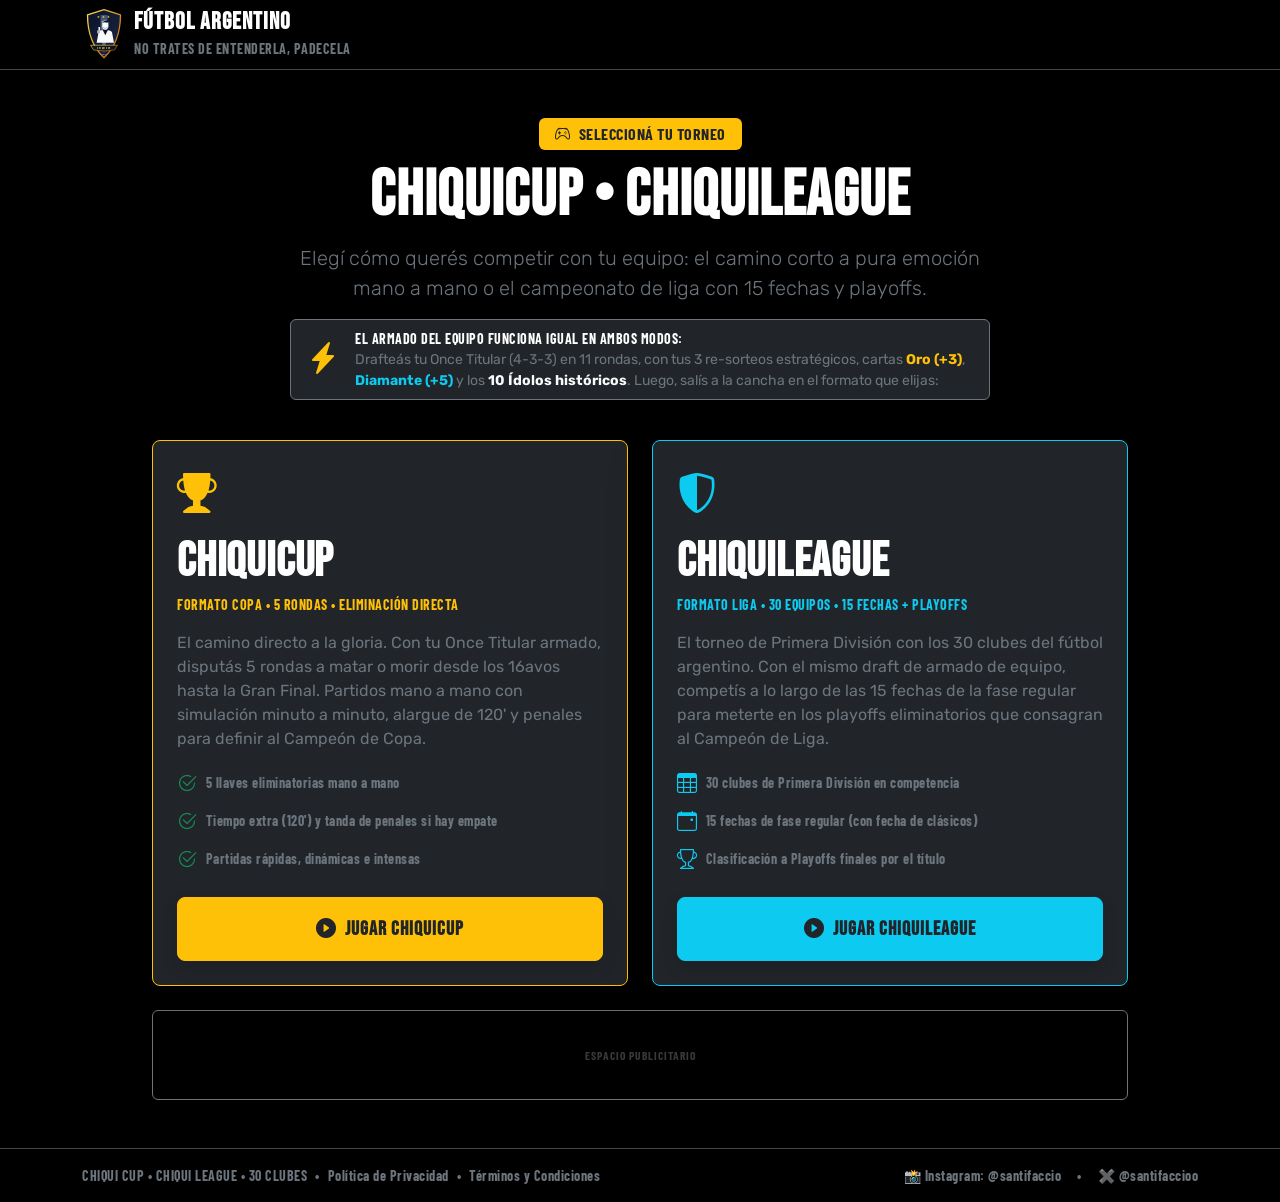
==== index.html @ 9a7d6a6e "Remover script invasivo de In-Page Push de Monetag" ====
<!DOCTYPE html>
<html lang="es" data-bs-theme="dark">
<head>
    <meta charset="UTF-8">
    <meta name="viewport" content="width=device-width, initial-scale=1.0">
    <meta name="monetag" content="f763197ba24f229bb33eb475368ce488">
    <title>ChiquiCup & ChiquiLeague &bull; Menú Principal</title>
    <meta name="description" content="Elegí tu formato: ChiquiCup (Eliminación directa mano a mano) o ChiquiLeague (Liga de 30 equipos, 15 fechas y playoffs).">
    
    <link href="https://cdn.jsdelivr.net/npm/bootstrap@5.3.3/dist/css/bootstrap.min.css" rel="stylesheet">
    
    <link href="https://cdn.jsdelivr.net/npm/bootstrap-icons@1.11.3/font/bootstrap-icons.min.css" rel="stylesheet">
    
    <link rel="preconnect" href="https://fonts.googleapis.com">
    <link rel="preconnect" href="https://fonts.gstatic.com" crossorigin>
    <link href="https://fonts.googleapis.com/css2?family=Barlow+Condensed:ital,wght@0,600;0,700;0,800;0,900;1,700&family=Bebas+Neue&family=Rubik:ital,wght@0,400;0,500;0,600;0,700;1,400&display=swap" rel="stylesheet">
    <link rel="stylesheet" href="style.css">
    
    <!-- Google AdSense: Descomentar y colocar tu client ID de AdSense cuando tengas la cuenta aprobada -->
    <!-- <script async src="https://pagead2.googlesyndication.com/pagead/js/adsbygoogle.js?client=ca-pub-XXXXXXXXXXXXXXXX" crossorigin="anonymous"></script> -->
</head>
<body class="bg-black text-light min-vh-100 d-flex flex-column">

    
    <header class="navbar navbar-expand-lg bg-black border-bottom border-secondary-subtle px-3 py-2 sticky-top shadow-sm">
        <div class="container d-flex justify-content-between align-items-center">
            <div class="d-flex align-items-center gap-2">
                <div class="chiqui-logo-box">
                    <svg class="chiqui-svg" viewBox="0 0 100 120" xmlns="http://www.w3.org/2000/svg">
                        <defs>
                            <linearGradient id="shieldGrad" x1="0%" y1="0%" x2="100%" y2="100%">
                                <stop offset="0%" stop-color="#0b132b"/>
                                <stop offset="100%" stop-color="#1c2541"/>
                            </linearGradient>
                            <linearGradient id="argStripes" x1="0%" y1="0%" x2="0%" y2="100%">
                                <stop offset="0%" stop-color="#75aadb"/>
                                <stop offset="50%" stop-color="#ffffff"/>
                                <stop offset="100%" stop-color="#75aadb"/>
                            </linearGradient>
                            <linearGradient id="goldBorder" x1="0%" y1="0%" x2="100%" y2="100%">
                                <stop offset="0%" stop-color="#fde047"/>
                                <stop offset="100%" stop-color="#b45309"/>
                            </linearGradient>
                        </defs>
                        <path d="M50 4 L88 16 C88 60 76 90 50 115 C24 90 12 60 12 16 Z" fill="url(#shieldGrad)" stroke="url(#goldBorder)" stroke-width="3" stroke-linejoin="round"/>
                        <path d="M42 16 L58 16 C58 64 54 86 50 104 C46 86 42 64 42 16 Z" fill="url(#argStripes)" opacity="0.4"/>
                        <text x="50" y="24" font-size="7.5" fill="#facc15" text-anchor="middle" font-weight="900" letter-spacing="1">★ ★ ★</text>
                        <g fill="#f8fafc">
                            <path d="M46 36 C44 31 48 29 53 29 C58 29 61 31 60 36 C60 39 61 41 60 44 C59 48 56 50 53 50 C50 50 47 48 46 44 C45 41 47 39 46 36 Z"/>
                            <path d="M46 35 C48 29 56 27 60 30 C61 32 59 34 57 34 C54 32 49 32 46 35 Z" fill="#0b132b"/>
                            <path d="M48 43 C50 47 56 47 58 43 C57 48 49 48 48 43 Z" fill="#0b132b"/>
                            <path d="M37 59 C37 53 44 51 53 51 C62 51 69 53 69 59 L73 80 L33 80 Z"/>
                            <path d="M47 51 L53 63 L59 51 Z" fill="#0b132b"/>
                            <g transform="translate(19, 39) scale(0.65)">
                                <path d="M32 30 L40 24 L45 28 L37 36 Z" fill="#f8fafc"/>
                                <circle cx="30" cy="24" r="7" fill="#f8fafc"/>
                                <path d="M28 24 L28 9 C28 7 34 7 34 9 L34 24 Z" fill="#f8fafc"/>
                                <line x1="25" y1="19" x2="33" y2="19" stroke="#0b132b" stroke-width="1.3"/>
                                <line x1="24" y1="23" x2="33" y2="23" stroke="#0b132b" stroke-width="1.3"/>
                                <line x1="25" y1="27" x2="33" y2="27" stroke="#0b132b" stroke-width="1.3"/>
                            </g>
                        </g>
                        <path d="M19 86 L81 86 L74 97 L50 99 L26 97 Z" fill="#0b132b" stroke="url(#goldBorder)" stroke-width="1.5"/>
                        <text x="50" y="94.5" font-family="'Bebas Neue', sans-serif" font-size="7.5" fill="#facc15" text-anchor="middle" letter-spacing="1">CHIQUI CUP</text>
                        <text x="50" y="108" font-family="'Barlow Condensed', sans-serif" font-size="4.2" font-weight="700" fill="#94a3b8" text-anchor="middle" letter-spacing="1">GENIO!</text>
                    </svg>
                </div>
                <div>
                    <h1 class="h4 mb-0 fw-bold font-display text-white tracking-wide">FÚTBOL ARGENTINO</h1>
                    <small class="text-secondary font-mono text-uppercase">No trates de entenderla, padecela</small>
                </div>
            </div>

            
        </div>
    </header>

    
    <main class="container py-4 py-lg-5 flex-grow-1 d-flex flex-column justify-content-center">
        
        <div class="text-center mb-4">
            <span class="badge text-bg-warning text-dark font-mono px-3 py-2 fs-6 mb-2 shadow-sm text-uppercase">
                <i class="bi bi-controller me-1"></i> Seleccioná tu Torneo
            </span>
            <h1 class="display-3 fw-bold font-display text-white tracking-wide mb-2">CHIQUICUP &bull; CHIQUILEAGUE</h1>
            <p class="lead text-secondary max-w-700 mx-auto mb-3">
                Elegí cómo querés competir con tu equipo: el camino corto a pura emoción mano a mano o el campeonato de liga con 15 fechas y playoffs.
            </p>

            
            <div class="alert bg-dark bg-opacity-70 border border-secondary max-w-700 mx-auto py-2 px-3 text-start d-flex align-items-center gap-3">
                <div class="fs-2 text-warning"><i class="bi bi-lightning-charge-fill"></i></div>
                <div class="small text-secondary">
                    <strong class="text-white font-mono d-block text-uppercase">El armado del equipo funciona igual en ambos modos:</strong>
                    Drafteás tu Once Titular (4-3-3) en 11 rondas, con tus 3 re-sorteos estratégicos, cartas <span class="text-warning fw-bold">Oro (+3)</span>, <span class="text-info fw-bold">Diamante (+5)</span> y los <span class="text-light fw-bold">10 Ídolos históricos</span>. Luego, salís a la cancha en el formato que elijas:
                </div>
            </div>
        </div>

        
        <div class="row g-4 justify-content-center max-w-1000 mx-auto w-100">

            
            <div class="col-12 col-lg-6">
                <div class="mode-card card bg-dark border-warning h-100 p-4 shadow-lg d-flex flex-column justify-content-between position-relative overflow-hidden">
                    <div>
                        <div class="mode-icon fs-1 text-warning mb-2">
                            <i class="bi bi-trophy-fill"></i>
                        </div>
                        <h2 class="display-5 fw-bold font-display text-white mb-1">CHIQUICUP</h2>
                        <span class="text-warning font-mono small d-block mb-3 fw-bold text-uppercase">
                            Formato Copa &bull; 5 Rondas &bull; Eliminación Directa
                        </span>
                        <p class="text-secondary mb-3">
                            El camino directo a la gloria. Con tu Once Titular armado, disputás 5 rondas a matar o morir desde los 16avos hasta la Gran Final. Partidos mano a mano con simulación minuto a minuto, alargue de 120' y penales para definir al Campeón de Copa.
                        </p>

                        <ul class="list-unstyled font-mono small text-secondary mb-4 d-flex flex-column gap-2">
                            <li class="d-flex align-items-center gap-2">
                                <i class="bi bi-check2-circle text-success fs-5"></i>
                                <span>5 llaves eliminatorias mano a mano</span>
                            </li>
                            <li class="d-flex align-items-center gap-2">
                                <i class="bi bi-check2-circle text-success fs-5"></i>
                                <span>Tiempo extra (120') y tanda de penales si hay empate</span>
                            </li>
                            <li class="d-flex align-items-center gap-2">
                                <i class="bi bi-check2-circle text-success fs-5"></i>
                                <span>Partidas rápidas, dinámicas e intensas</span>
                            </li>
                        </ul>
                    </div>

                    <button type="button" onclick="openTeamNameModal('cup')" class="btn btn-warning btn-lg font-display fw-bold text-dark w-100 py-3 shadow mode-action-btn fs-5">
                        <i class="bi bi-play-circle-fill me-2"></i>JUGAR CHIQUICUP
                    </button>
                </div>
            </div>

            
            <div class="col-12 col-lg-6">
                <div class="mode-card card bg-dark border-info h-100 p-4 shadow-lg d-flex flex-column justify-content-between position-relative overflow-hidden">
                    <div>
                        <div class="mode-icon fs-1 text-info mb-2">
                            <i class="bi bi-shield-shaded"></i>
                        </div>
                        <h2 class="display-5 fw-bold font-display text-white mb-1">CHIQUILEAGUE</h2>
                        <span class="text-info font-mono small d-block mb-3 fw-bold text-uppercase">
                            Formato Liga &bull; 30 Equipos &bull; 15 Fechas + Playoffs
                        </span>
                        <p class="text-secondary mb-3">
                            El torneo de Primera División con los 30 clubes del fútbol argentino. Con el mismo draft de armado de equipo, competís a lo largo de las 15 fechas de la fase regular para meterte en los playoffs eliminatorios que consagran al Campeón de Liga.
                        </p>

                        <ul class="list-unstyled font-mono small text-secondary mb-4 d-flex flex-column gap-2">
                            <li class="d-flex align-items-center gap-2">
                                <i class="bi bi-table text-info fs-5"></i>
                                <span>30 clubes de Primera División en competencia</span>
                            </li>
                            <li class="d-flex align-items-center gap-2">
                                <i class="bi bi-calendar-event text-info fs-5"></i>
                                <span>15 fechas de fase regular (con fecha de clásicos)</span>
                            </li>
                            <li class="d-flex align-items-center gap-2">
                                <i class="bi bi-trophy text-info fs-5"></i>
                                <span>Clasificación a Playoffs finales por el título</span>
                            </li>
                        </ul>
                    </div>

                    <button type="button" onclick="openTeamNameModal('league')" class="btn btn-info btn-lg font-display fw-bold text-dark w-100 py-3 shadow mode-action-btn fs-5">
                        <i class="bi bi-play-circle-fill me-2"></i>JUGAR CHIQUILEAGUE
                    </button>
                </div>
            </div>

            <!-- ESPACIO PUBLICITARIO / GOOGLE ADSENSE -->
            <div class="ad-banner-container max-w-1000 mx-auto w-100 mt-4 text-center">
                <div class="ad-slot-wrapper bg-black bg-opacity-40 border border-secondary border-opacity-30 rounded p-2 text-center" style="min-height: 90px; display: flex; align-items: center; justify-content: center;">
                    <!-- Pegar aquí el bloque de anuncio de Google AdSense (<ins class="adsbygoogle" ...></ins>) -->
                    <span class="text-secondary font-mono small opacity-50" style="font-size: 0.72rem; letter-spacing: 1px;">ESPACIO PUBLICITARIO</span>
                </div>
            </div>

        </div>
    </main>

    
    <div class="modal fade" id="teamNameModal" tabindex="-1" aria-labelledby="teamNameModalLabel" aria-hidden="true">
        <div class="modal-dialog modal-dialog-centered">
            <div class="modal-content bg-dark border border-warning shadow-lg text-light">
                <div class="modal-header border-secondary bg-black bg-opacity-60">
                    <div class="d-flex align-items-center gap-2">
                        <i class="bi bi-shield-fill-check text-warning fs-4"></i>
                        <h5 class="modal-title font-chakra fw-bold tracking-wide" id="teamNameModalLabel">NOMBRE DE TU EQUIPO</h5>
                    </div>
                    <button type="button" class="btn-close btn-close-white" data-bs-dismiss="modal" aria-label="Close"></button>
                </div>
                <div class="modal-body p-4 text-center">
                    <p class="font-mono text-secondary mb-3">
                        Ingresá el nombre con el que vas a competir. Si lo dejás en blanco, por defecto será <span class="text-warning fw-bold">ChiquiTeam</span>.
                    </p>
                    <div class="mb-3">
                        <input type="text" id="input-team-name" class="form-control form-control-lg bg-black text-white border-secondary text-center font-chakra fs-4" placeholder="ChiquiTeam" maxlength="22" autocomplete="off">
                    </div>
                    <div class="d-flex gap-2 justify-content-center">
                        <button type="button" class="btn btn-outline-secondary font-mono px-3" data-bs-dismiss="modal">CANCELAR</button>
                        <button type="button" id="btn-confirm-start" class="btn btn-warning font-chakra fw-bold px-4 fs-5 text-dark">
                            <i class="bi bi-play-fill me-1"></i> ¡A LA CANCHA!
                        </button>
                    </div>
                </div>
            </div>
        </div>
    </div>

    
    <footer class="retro-footer bg-black border-top border-secondary-subtle py-3 px-3 mt-auto">
        <div class="container d-flex justify-content-between align-items-center flex-wrap gap-3 font-mono small text-secondary">
            <div class="d-flex align-items-center gap-2 flex-wrap">
                <span>CHIQUI CUP &bull; CHIQUI LEAGUE &bull; 30 CLUBES</span>
                <span class="d-none d-md-inline">&bull;</span>
                <a href="privacy.html" class="text-secondary text-decoration-none hover-light">Política de Privacidad</a>
                <span>&bull;</span>
                <a href="terms.html" class="text-secondary text-decoration-none hover-light">Términos y Condiciones</a>
            </div>
            <div class="footer-socials d-flex align-items-center gap-3">
                <a href="https://www.instagram.com/santifaccio/" target="_blank" rel="noopener noreferrer" class="text-secondary text-decoration-none hover-light">📸 Instagram: @santifaccio</a>
                <span>&bull;</span>
                <a href="https://x.com/santifaccioo" target="_blank" rel="noopener noreferrer" class="text-secondary text-decoration-none hover-light">✖️ @santifaccioo</a>
            </div>
        </div>
    </footer>

    
    <script src="https://cdn.jsdelivr.net/npm/bootstrap@5.3.3/dist/js/bootstrap.bundle.min.js"></script>
    <script>
        let targetMode = 'cup';
        let teamNameModalInstance = null;

        function openTeamNameModal(mode) {
            targetMode = mode;
            const modalEl = document.getElementById('teamNameModal');
            if (!teamNameModalInstance) {
                teamNameModalInstance = new bootstrap.Modal(modalEl);
            }
            const input = document.getElementById('input-team-name');
            const saved = localStorage.getItem('userTeamName');
            input.value = (saved && saved !== 'Tu Equipo') ? saved : '';
            teamNameModalInstance.show();
            setTimeout(() => input.focus(), 400);
        }

        function confirmTeamNameAndStart() {
            const input = document.getElementById('input-team-name');
            let name = (input.value || '').trim();
            if (!name) {
                name = 'ChiquiTeam';
            }
            localStorage.setItem('userTeamName', name);
            if (teamNameModalInstance) {
                teamNameModalInstance.hide();
            }
            const targetPage = (targetMode === 'league') ? 'chiquileague.html' : 'chiquicup.html';
            window.location.href = `${targetPage}?name=${encodeURIComponent(name)}`;
        }

        document.addEventListener('DOMContentLoaded', () => {
            const confirmBtn = document.getElementById('btn-confirm-start');
            if (confirmBtn) {
                confirmBtn.addEventListener('click', confirmTeamNameAndStart);
            }
            const input = document.getElementById('input-team-name');
            if (input) {
                input.addEventListener('keydown', (e) => {
                    if (e.key === 'Enter') {
                        e.preventDefault();
                        confirmTeamNameAndStart();
                    }
                });
            }
        });
    </script>
    
    <!-- Monetag Vignette Banner (Zona: 11909464) -->
    <script>(function(s){s.dataset.zone='11909464',s.src='https://n6wxm.com/vignette.min.js'})([document.documentElement, document.body].filter(Boolean).pop().appendChild(document.createElement('script')))</script>
</body>
</html>
---- style.css ----
:root {
    --bg-main: #0b0e14;
    --bg-panel: #141820;
    --border-color: #2a3342;
    --border-subtle: #1c232f;
    --text-main: #f1f5f9;
    --text-muted: #94a3b8;
    
    
    --border-optimal: #22c55e;   
    --border-cat: #eab308;       
    --border-diff: #ef4444;      
    
    --pitch-green: #112818;
    --pitch-line: rgba(255, 255, 255, 0.22);
    --gold-accent: #d97706;
}

* {
    margin: 0;
    padding: 0;
    box-sizing: border-box;
}

body {
    background-color: var(--bg-main);
    color: var(--text-main);
    font-family: 'Rubik', -apple-system, BlinkMacSystemFont, sans-serif;
    min-height: 100vh;
}


.font-chakra, .font-display { font-family: 'Bebas Neue', 'Barlow Condensed', sans-serif; letter-spacing: 0.8px; }
.font-mono, .font-condensed { font-family: 'Barlow Condensed', sans-serif; font-weight: 700; letter-spacing: 0.5px; }
.tracking-wide { letter-spacing: 1px; }

.badge-dot {
    display: inline-block;
    width: 8px;
    height: 8px;
    border-radius: 50%;
}

.hidden {
    display: none !important;
}


.chiqui-logo-box {
    width: 44px;
    height: 52px;
    display: flex;
    align-items: center;
    justify-content: center;
    flex-shrink: 0;
}

.chiqui-svg {
    width: 100%;
    height: 100%;
    filter: drop-shadow(0 2px 5px rgba(0,0,0,0.7));
}



.tactical-board {
    position: relative;
    background: radial-gradient(circle at center, #15381f 0%, #0d2414 70%, #07170c 100%);
    border: 2px solid #234d2a;
    border-radius: 6px;
    padding: 18px 10px;
    display: flex;
    flex-direction: column;
    justify-content: space-between;
    min-height: 560px;
    box-shadow: inset 0 0 25px rgba(0, 0, 0, 0.7);
    overflow: hidden;
}


.pitch-lines {
    position: absolute;
    inset: 0;
    pointer-events: none;
}

.center-line {
    position: absolute;
    top: 50%;
    left: 0;
    right: 0;
    height: 1px;
    background: var(--pitch-line);
}

.center-circle {
    position: absolute;
    top: 50%;
    left: 50%;
    width: 110px;
    height: 110px;
    border: 1px solid var(--pitch-line);
    border-radius: 50%;
    transform: translate(-50%, -50%);
}

.box-penalty {
    position: absolute;
    left: 25%;
    width: 50%;
    height: 75px;
    border: 1px solid var(--pitch-line);
}
.box-penalty.top { top: 0; border-top: none; }
.box-penalty.bottom { bottom: 0; border-bottom: none; }

.box-goal {
    position: absolute;
    left: 36%;
    width: 28%;
    height: 30px;
    border: 1px solid var(--pitch-line);
}
.box-goal.top { top: 0; border-top: none; }
.box-goal.bottom { bottom: 0; border-bottom: none; }


.line-row {
    position: relative;
    z-index: 2;
    display: flex;
    justify-content: space-around;
    align-items: center;
    width: 100%;
}

.line-row.forwards {
    justify-content: space-between;
    padding: 0 8%;
}

.line-row.am-line {
    justify-content: center;
    margin-top: -6px;
    margin-bottom: -6px;
}

.line-row.mids {
    justify-content: center;
    gap: 80px;
}

.line-row.defenders {
    justify-content: space-between;
    padding: 0 4%;
}

.line-row.goalkeeper {
    justify-content: center;
}


.tactical-slot {
    background: #141820;
    border: 2px solid #374151; 
    width: 96px;
    min-height: 64px;
    border-radius: 4px;
    display: flex;
    flex-direction: column;
    align-items: center;
    justify-content: center;
    padding: 4px;
    transition: border-color 0.2s ease, box-shadow 0.2s ease, transform 0.2s ease;
}


.tactical-slot.optima {
    border: 2px solid var(--border-optimal) !important;
}

.tactical-slot.penalidad-cat {
    border: 2px solid var(--border-cat) !important;
}

.tactical-slot.penalidad-diff {
    border: 2px solid var(--border-diff) !important;
}

.pos-tag {
    font-family: 'Barlow Condensed', sans-serif;
    font-size: 0.65rem;
    font-weight: 700;
    color: #94a3b8;
    background: #202630;
    padding: 1px 5px;
    border-radius: 2px;
    margin-bottom: 2px;
}

.slot-body {
    width: 100%;
    text-align: center;
    font-size: 0.72rem;
    font-weight: 600;
}

.slot-body.empty {
    color: #64748b;
    font-style: italic;
    font-size: 0.7rem;
}

.player-title {
    display: block;
    white-space: nowrap;
    overflow: hidden;
    text-overflow: ellipsis;
    color: #f1f5f9;
    font-size: 0.72rem;
    font-weight: 700;
}

.player-club {
    display: block;
    white-space: nowrap;
    overflow: hidden;
    text-overflow: ellipsis;
    color: #94a3b8;
    font-size: 0.58rem;
    font-family: 'Barlow Condensed', sans-serif;
    font-weight: 500;
}

.player-media {
    font-family: 'Bebas Neue', 'Barlow Condensed', sans-serif;
    font-size: 0.82rem;
    font-weight: 700;
    color: #fbbf24;
    margin-top: 1px;
}



.choices-grid {
    display: grid;
    grid-template-columns: repeat(2, 1fr);
    gap: 12px;
}

.choice-card {
    background: #151922;
    border: 1px solid var(--border-color);
    border-radius: 6px;
    padding: 12px;
    display: flex;
    flex-direction: column;
    justify-content: space-between;
    cursor: pointer;
    position: relative;
    overflow: hidden; 
    
    
    transition: transform 0.22s cubic-bezier(0.16, 1, 0.3, 1), 
                box-shadow 0.22s ease, 
                border-color 0.22s ease,
                background-color 0.22s ease;
}


.choice-card:hover {
    transform: translateY(-2px);
    border-color: #64748b;
    background: #1b212d;
    box-shadow: 0 4px 14px rgba(0, 0, 0, 0.45);
}

.choice-top {
    display: flex;
    justify-content: space-between;
    align-items: baseline;
    margin-bottom: 6px;
    position: relative;
    z-index: 2;
}

.choice-media-wrapper {
    display: flex;
    align-items: center;
    gap: 8px;
    flex-wrap: wrap;
}

.choice-media {
    font-family: 'Bebas Neue', 'Barlow Condensed', sans-serif;
    font-size: 1.7rem;
    font-weight: 900;
    color: #fbbf24;
    line-height: 1;
}


.choice-pos {
    font-family: 'Barlow Condensed', sans-serif;
    font-size: 0.75rem;
    font-weight: 700;
    background: #232a36;
    color: #cbd5e1;
    padding: 2px 6px;
    border-radius: 3px;
    border: 2px solid var(--border-color);
    transition: border-color 0.2s, background-color 0.2s;
}

.choice-pos.optima {
    border: 2px solid var(--border-optimal) !important;
    background: #0f2918;
    color: #86efac;
}

.choice-pos.penalidad-cat {
    border: 2px solid var(--border-cat) !important;
    background: #2a200b;
    color: #fef08a;
}

.choice-pos.penalidad-diff {
    border: 2px solid var(--border-diff) !important;
    background: #2a1010;
    color: #fca5a5;
}

.choice-name {
    font-size: 0.92rem;
    font-weight: 700;
    color: #f8fafc;
    margin-bottom: 2px;
    position: relative;
    z-index: 2;
    white-space: nowrap;
    overflow: hidden;
    text-overflow: ellipsis;
}

.choice-club {
    font-size: 0.72rem;
    color: #94a3b8;
    font-family: 'Barlow Condensed', sans-serif;
    font-weight: 600;
    margin-bottom: 4px;
    position: relative;
    z-index: 2;
    white-space: nowrap;
    overflow: hidden;
    text-overflow: ellipsis;
}

.choice-cat {
    font-size: 0.68rem;
    color: var(--text-muted);
    text-transform: uppercase;
    font-family: 'Barlow Condensed', sans-serif;
    margin-bottom: 10px;
    position: relative;
    z-index: 2;
}

.btn-select {
    background: #232a36;
    border: 1px solid var(--border-color);
    color: #e2e8f0;
    font-family: 'Bebas Neue', 'Barlow Condensed', sans-serif;
    font-weight: 700;
    font-size: 0.78rem;
    padding: 6px;
    border-radius: 4px;
    cursor: pointer;
    text-transform: uppercase;
    letter-spacing: 0.5px;
    width: 100%;
    position: relative;
    z-index: 2;
    transition: background 0.15s, border-color 0.15s, color 0.15s;
}

.choice-card:hover .btn-select {
    background: #2563eb;
    border-color: #3b82f6;
    color: #fff;
}




@keyframes shimmerBeam {
    0% {
        transform: rotate(25deg) translateX(-180%);
    }
    100% {
        transform: rotate(25deg) translateX(220%);
    }
}


@keyframes subtleSparkle {
    0%, 100% { opacity: 0.3; transform: scale(0.96); }
    50% { opacity: 0.85; transform: scale(1.04); }
}


.choice-card.card-oro::after,
.choice-card.card-diamante::after,
.choice-card.card-leyenda::after {
    content: '';
    position: absolute;
    top: -50%;
    left: -50%;
    width: 200%;
    height: 200%;
    pointer-events: none;
    z-index: 1;
}


.choice-card.card-oro::before,
.choice-card.card-diamante::before,
.choice-card.card-leyenda::before {
    content: '✦';
    position: absolute;
    top: 5px;
    right: 8px;
    font-size: 0.85rem;
    pointer-events: none;
    z-index: 2;
    animation: subtleSparkle 2.4s infinite ease-in-out;
}


.choice-card.card-oro {
    border: 1.5px solid #facc15 !important;
    background: linear-gradient(145deg, #241d0b 0%, #151922 65%);
    box-shadow: 0 0 12px rgba(250, 204, 21, 0.25);
}
.choice-card.card-oro:hover {
    transform: translateY(-2px);
    border-color: #fde047 !important;
    background: linear-gradient(145deg, #2d240e 0%, #1c222e 65%);
    box-shadow: 0 4px 18px rgba(250, 204, 21, 0.45);
}
.choice-card.card-oro::after {
    background: linear-gradient(60deg, transparent 42%, rgba(250, 204, 21, 0.18) 50%, transparent 58%);
    animation: shimmerBeam 4.5s infinite cubic-bezier(0.4, 0, 0.2, 1);
}
.choice-card.card-oro::before {
    color: #fde047;
    text-shadow: 0 0 6px rgba(250, 204, 21, 0.8);
}


.choice-card.card-diamante {
    border: 1.5px solid #c084fc !important;
    background: linear-gradient(145deg, #250f35 0%, #151922 65%);
    box-shadow: 0 0 14px rgba(192, 132, 252, 0.3);
}
.choice-card.card-diamante:hover {
    transform: translateY(-2px);
    border-color: #d8b4fe !important;
    background: linear-gradient(145deg, #301344 0%, #1c222e 65%);
    box-shadow: 0 4px 20px rgba(192, 132, 252, 0.5);
}
.choice-card.card-diamante::after {
    background: linear-gradient(60deg, transparent 42%, rgba(216, 180, 254, 0.22) 50%, transparent 58%);
    animation: shimmerBeam 4.0s infinite cubic-bezier(0.4, 0, 0.2, 1);
}
.choice-card.card-diamante::before {
    color: #e9d5ff;
    text-shadow: 0 0 8px rgba(192, 132, 252, 0.8);
}


.choice-card.card-leyenda {
    border: 1.5px solid #38bdf8 !important;
    background: linear-gradient(145deg, #092638 0%, #151922 65%);
    box-shadow: 0 0 16px rgba(56, 189, 248, 0.35);
}
.choice-card.card-leyenda:hover {
    transform: translateY(-2px);
    border-color: #7dd3fc !important;
    background: linear-gradient(145deg, #0e354e 0%, #1c222e 65%);
    box-shadow: 0 4px 22px rgba(56, 189, 248, 0.55);
}
.choice-card.card-leyenda::after {
    background: linear-gradient(60deg, transparent 42%, rgba(125, 211, 252, 0.25) 50%, transparent 58%);
    animation: shimmerBeam 3.6s infinite cubic-bezier(0.4, 0, 0.2, 1);
}
.choice-card.card-leyenda::before {
    content: '👑';
    font-size: 0.75rem;
    filter: drop-shadow(0 0 6px rgba(56, 189, 248, 0.9));
}


.badge-rarity {
    display: inline-flex;
    align-items: center;
    gap: 4px;
    font-family: 'Barlow Condensed', sans-serif;
    font-size: 0.65rem;
    font-weight: 800;
    padding: 2px 7px;
    border-radius: 3px;
    letter-spacing: 0.5px;
    text-transform: uppercase;
    line-height: 1.2;
}

.badge-rarity.badge-oro {
    background: #facc15;
    color: #1a150c;
    border: 1px solid #fde047;
    box-shadow: 0 0 8px rgba(250, 204, 21, 0.5);
}

.badge-rarity.badge-diamante {
    background: #a855f7;
    color: #ffffff;
    border: 1px solid #c084fc;
    box-shadow: 0 0 10px rgba(168, 85, 247, 0.65);
}

.badge-rarity.badge-leyenda {
    background: linear-gradient(135deg, #0284c7 0%, #38bdf8 100%);
    color: #ffffff;
    border: 1px solid #7dd3fc;
    box-shadow: 0 0 10px rgba(56, 189, 248, 0.7);
}


.tactical-slot.slot-oro {
    box-shadow: inset 0 0 10px rgba(250, 204, 21, 0.35);
    background: linear-gradient(180deg, #261f0d 0%, #14171d 100%);
}

.tactical-slot.slot-diamante {
    box-shadow: inset 0 0 12px rgba(168, 85, 247, 0.45);
    background: linear-gradient(180deg, #2a113a 0%, #14171d 100%);
}

.tactical-slot.slot-leyenda {
    box-shadow: inset 0 0 14px rgba(56, 189, 248, 0.45);
    background: linear-gradient(180deg, #0d2a3d 0%, #14171d 100%);
}

.player-rarity-pill {
    font-family: 'Barlow Condensed', sans-serif;
    font-size: 0.58rem;
    font-weight: 800;
    padding: 1px 4px;
    border-radius: 2px;
    margin-left: 4px;
    vertical-align: middle;
}

.player-rarity-pill.oro {
    background: #facc15;
    color: #0b132b;
    box-shadow: 0 0 4px rgba(250, 204, 21, 0.6);
}

.player-rarity-pill.diamante {
    background: #a855f7;
    color: #fff;
    box-shadow: 0 0 6px rgba(168, 85, 247, 0.7);
}

.player-rarity-pill.leyenda {
    background: #38bdf8;
    color: #082f49;
    box-shadow: 0 0 6px rgba(56, 189, 248, 0.8);
}



.ticker-log {
    max-height: 180px;
    overflow-y: auto;
    display: flex;
    flex-direction: column;
    gap: 4px;
    font-family: 'Barlow Condensed', sans-serif;
    font-size: 0.78rem;
}

.ticker-item {
    padding: 4px 8px;
    border-left: 3px solid #64748b;
    background: #141822;
    border-radius: 2px;
}

.ticker-item.goal-home {
    border-left-color: var(--border-optimal);
    color: #86efac;
}

.ticker-item.goal-away {
    border-left-color: var(--border-diff);
    color: #fca5a5;
}

.ticker-item.info {
    border-left-color: #facc15;
    color: #fef08a;
}


.pen-dots {
    display: flex;
    gap: 4px;
    min-height: 16px;
    align-items: center;
}

.pen-dot {
    width: 14px;
    height: 14px;
    border-radius: 50%;
    border: 1px solid #475569;
    background: #1e2530;
    display: inline-block;
    transition: all 0.2s ease;
}

.pen-dot.scored {
    background: #22c55e;
    border-color: #86efac;
    box-shadow: 0 0 6px #22c55e;
}

.pen-dot.missed {
    background: #ef4444;
    border-color: #fca5a5;
    box-shadow: 0 0 6px #ef4444;
}


.result-banner.win {
    background: #0f2918;
    border: 2px solid var(--border-optimal);
    color: #86efac;
}

.result-banner.champion {
    background: #1a150c;
    border: 3px double #fbbf24;
    color: #fef3c7;
    box-shadow: inset 0 0 15px rgba(0,0,0,0.8);
}

.result-banner.loss {
    background: #241212;
    border: 2px solid var(--border-diff);
    color: #fca5a5;
}

.banner-headline {
    font-family: 'Bebas Neue', 'Barlow Condensed', sans-serif;
    font-weight: 900;
    font-size: 1.3rem;
    letter-spacing: 2px;
    text-transform: uppercase;
}

.banner-sub {
    font-family: 'Barlow Condensed', sans-serif;
    font-weight: 700;
    font-size: 0.82rem;
    letter-spacing: 1px;
    color: #fbbf24;
}

.banner-note {
    font-size: 0.78rem;
    color: #cbd5e1;
    margin-top: 4px;
    line-height: 1.4;
}


.recap-match-row {
    display: flex;
    justify-content: space-between;
    padding: 3px 0;
    border-bottom: 1px solid rgba(255, 255, 255, 0.05);
}

.recap-stats {
    border-top: 1px dashed var(--border-subtle);
    padding-top: 8px;
    display: flex;
    justify-content: space-between;
    font-weight: 600;
}

.recap-socials {
    border-top: 1px solid var(--border-subtle);
    padding-top: 8px;
    margin-top: 6px;
    display: flex;
    align-items: center;
    justify-content: center;
    gap: 8px;
    font-family: 'Barlow Condensed', sans-serif;
    font-size: 0.72rem;
    color: #94a3b8;
}

.hover-light:hover {
    color: #f8fafc !important;
}




.max-w-700 { max-width: 700px; }
.max-w-1000 { max-width: 1000px; }

.mode-card {
    transition: transform 0.22s cubic-bezier(0.16, 1, 0.3, 1), 
                box-shadow 0.22s ease, 
                border-color 0.22s ease,
                background-color 0.22s ease;
    border-radius: 8px;
    background: #141820;
}

.mode-card:hover {
    transform: translateY(-3px);
    background: #181d26;
}

.mode-card.border-warning:hover {
    border-color: #fde047 !important;
    box-shadow: 0 8px 24px rgba(250, 204, 21, 0.2) !important;
}

.mode-card.border-secondary:hover {
    border-color: #38bdf8 !important;
    box-shadow: 0 8px 24px rgba(56, 189, 248, 0.2) !important;
}

.mode-action-btn {
    transition: transform 0.15s ease, box-shadow 0.15s ease;
    letter-spacing: 1px;
}

.mode-action-btn:hover {
    transform: translateY(-1px);
}
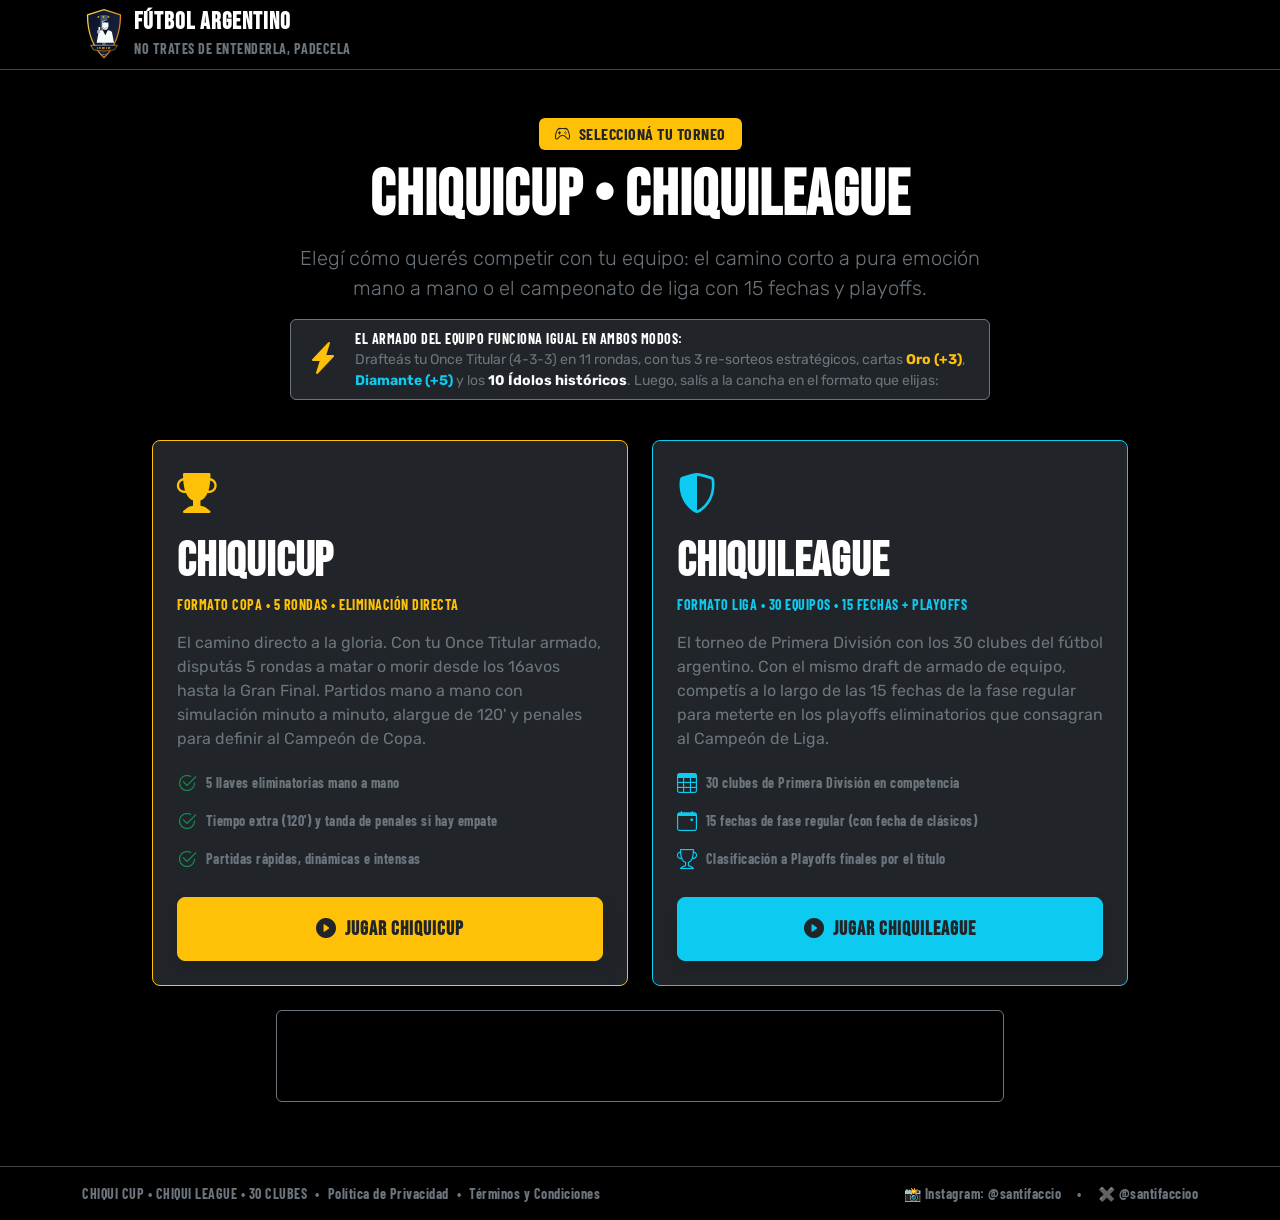
==== commit 25a6b1a0: "Integrar banner fijo tradicional 728x90 de Adsterra en footer de juego" ====
--- a/index.html
+++ b/index.html
@@ -174,11 +174,19 @@
                 </div>
             </div>
 
-            <!-- ESPACIO PUBLICITARIO / GOOGLE ADSENSE -->
+            <!-- ESPACIO PUBLICITARIO / ADSTERRA BANNER 728x90 -->
             <div class="ad-banner-container max-w-1000 mx-auto w-100 mt-4 text-center">
-                <div class="ad-slot-wrapper bg-black bg-opacity-40 border border-secondary border-opacity-30 rounded p-2 text-center" style="min-height: 90px; display: flex; align-items: center; justify-content: center;">
-                    <!-- Pegar aquí el bloque de anuncio de Google AdSense (<ins class="adsbygoogle" ...></ins>) -->
-                    <span class="text-secondary font-mono small opacity-50" style="font-size: 0.72rem; letter-spacing: 1px;">ESPACIO PUBLICITARIO</span>
+                <div class="ad-slot-wrapper bg-black bg-opacity-40 border border-secondary border-opacity-30 rounded p-1 text-center" style="min-height: 92px; display: flex; align-items: center; justify-content: center; overflow: hidden;">
+                    <script>
+                        atOptions = {
+                            'key' : '5d71f48464920c62c778b39a3245c378',
+                            'format' : 'iframe',
+                            'height' : 90,
+                            'width' : 728,
+                            'params' : {}
+                        };
+                    </script>
+                    <script src="https://www.highrevenueformat.com/5d71f48464920c62c778b39a3245c378/invoke.js"></script>
                 </div>
             </div>
 
--- a/style.css
+++ b/style.css
@@ -759,3 +759,27 @@
 .mode-action-btn:hover {
     transform: translateY(-1px);
 }
+
+.ad-banner-container {
+    max-width: 900px;
+    margin: 1.5rem auto 1rem auto;
+    padding: 0 10px;
+    display: flex;
+    justify-content: center;
+    align-items: center;
+    overflow: hidden;
+}
+
+.ad-slot-wrapper {
+    background: #0f131a;
+    border: 1px solid #232a36;
+    border-radius: 6px;
+    min-height: 90px;
+    width: 100%;
+    max-width: 728px;
+    display: flex;
+    align-items: center;
+    justify-content: center;
+    overflow: hidden;
+    position: relative;
+}
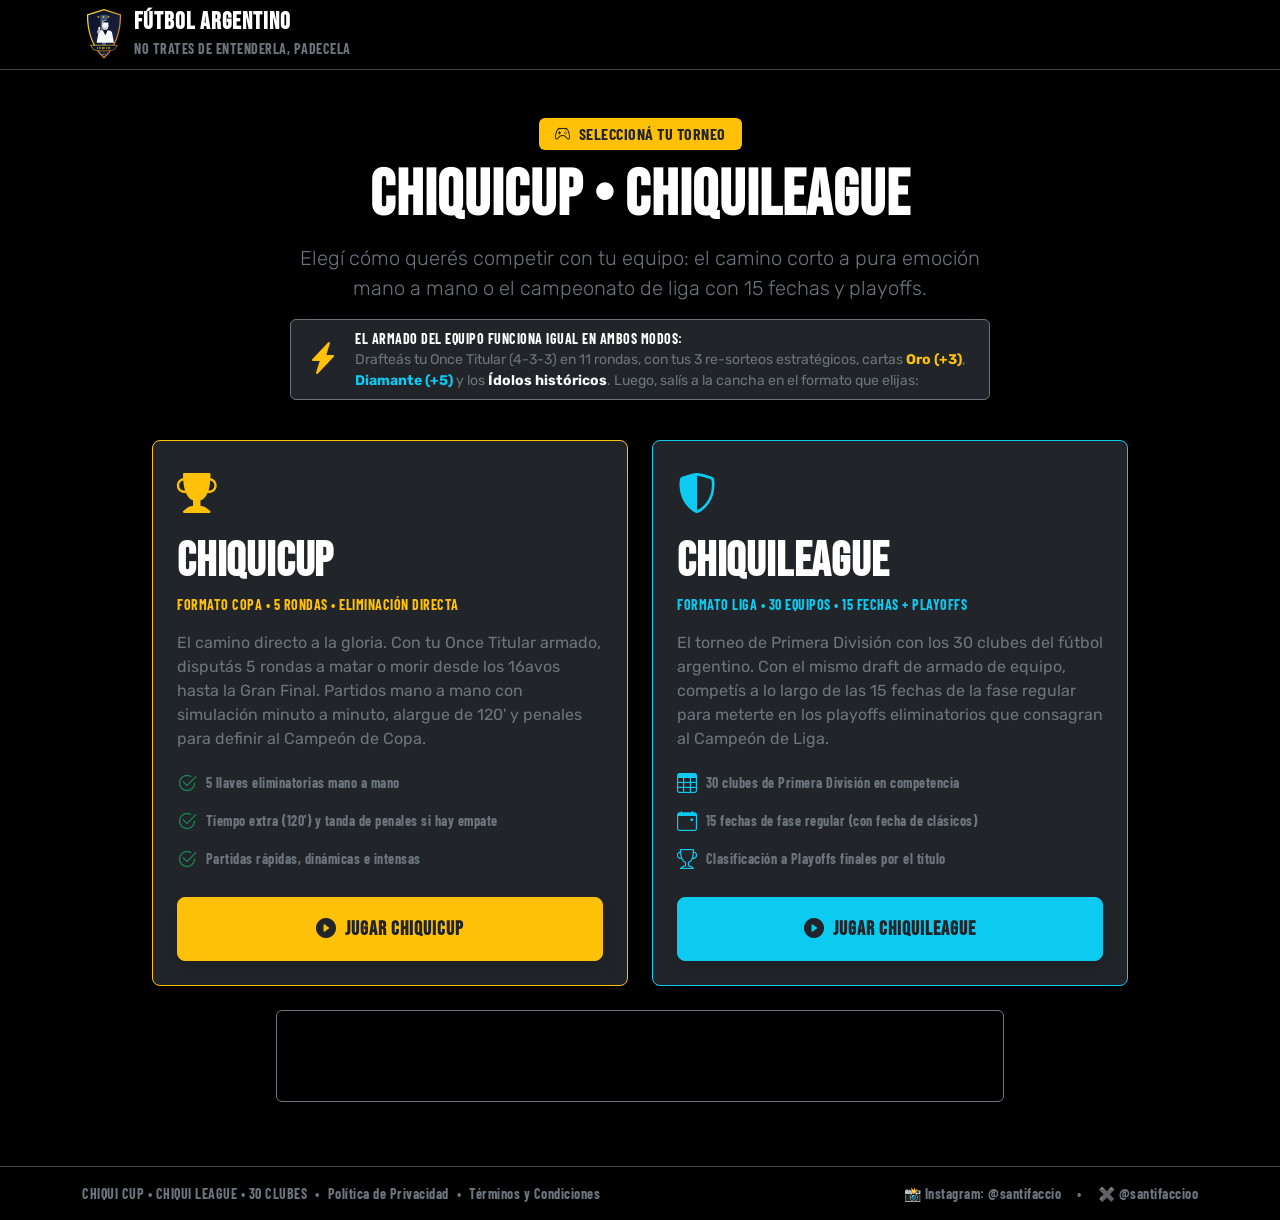
==== commit d720a7bf: "Corregir bug de partido fijo en chiquileague, agregar a Beto Alonso y aumentar 0.1% chance de especi" ====
--- a/index.html
+++ b/index.html
@@ -92,7 +92,7 @@
                 <div class="fs-2 text-warning"><i class="bi bi-lightning-charge-fill"></i></div>
                 <div class="small text-secondary">
                     <strong class="text-white font-mono d-block text-uppercase">El armado del equipo funciona igual en ambos modos:</strong>
-                    Drafteás tu Once Titular (4-3-3) en 11 rondas, con tus 3 re-sorteos estratégicos, cartas <span class="text-warning fw-bold">Oro (+3)</span>, <span class="text-info fw-bold">Diamante (+5)</span> y los <span class="text-light fw-bold">10 Ídolos históricos</span>. Luego, salís a la cancha en el formato que elijas:
+                    Drafteás tu Once Titular (4-3-3) en 11 rondas, con tus 3 re-sorteos estratégicos, cartas <span class="text-warning fw-bold">Oro (+3)</span>, <span class="text-info fw-bold">Diamante (+5)</span> y los <span class="text-light fw-bold">Ídolos históricos</span>. Luego, salís a la cancha en el formato que elijas:
                 </div>
             </div>
         </div>
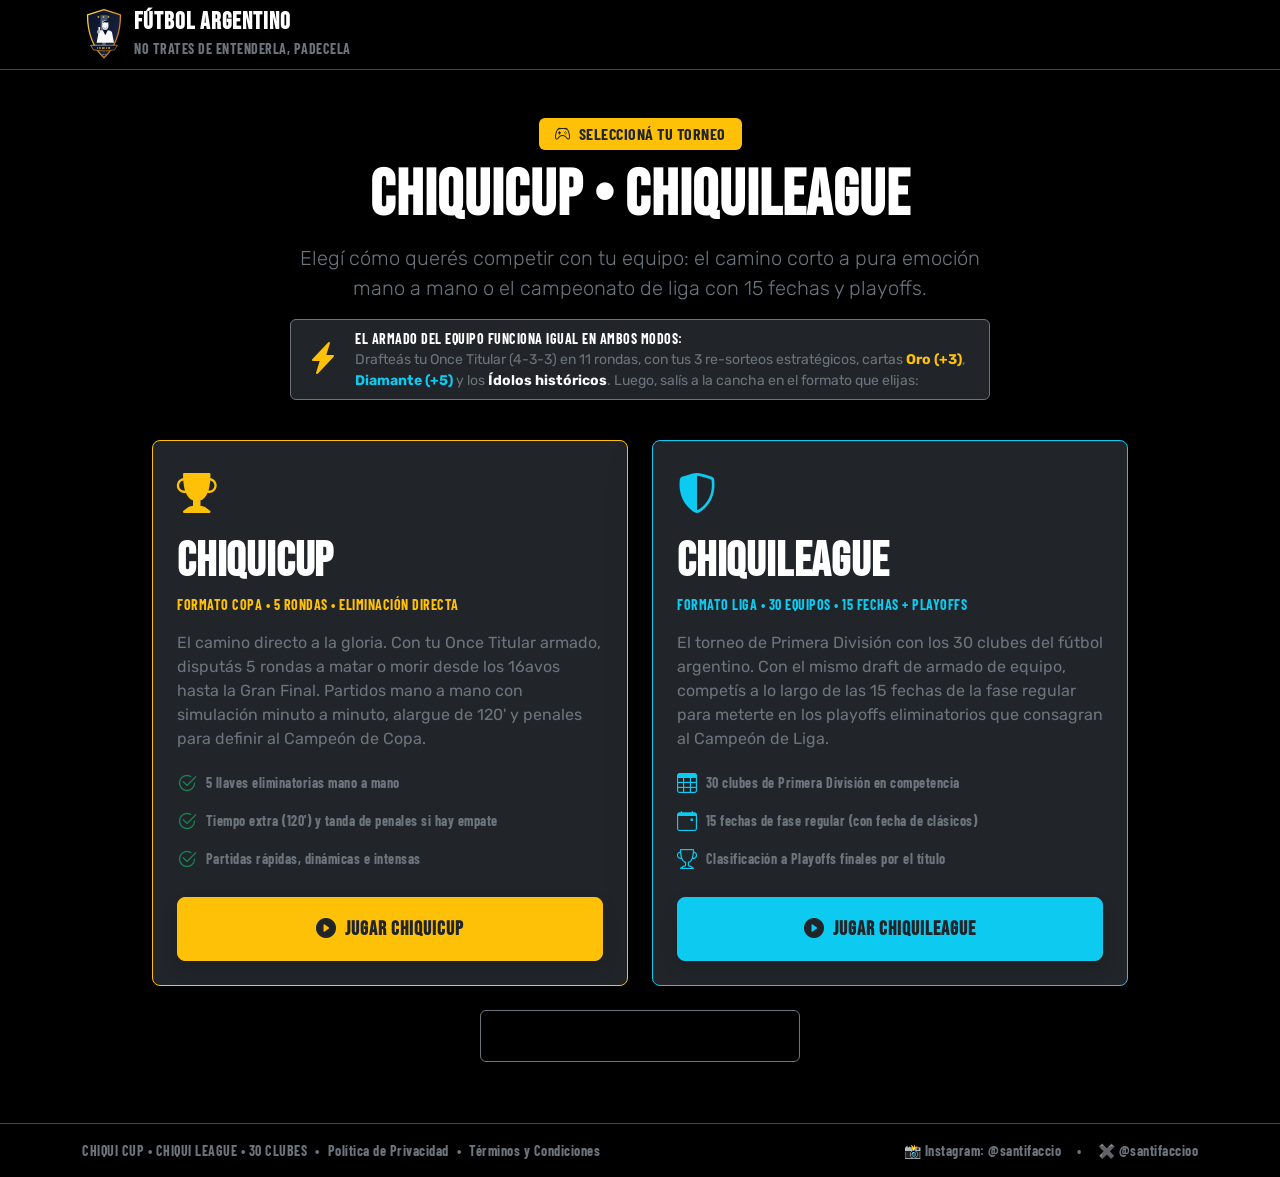
==== commit 3679959d: "Reemplazar banner por formato compacto 320x50 sin anuncios para adultos de Adsterra" ====
--- a/index.html
+++ b/index.html
@@ -174,19 +174,19 @@
                 </div>
             </div>
 
-            <!-- ESPACIO PUBLICITARIO / ADSTERRA BANNER 728x90 -->
-            <div class="ad-banner-container max-w-1000 mx-auto w-100 mt-4 text-center">
-                <div class="ad-slot-wrapper bg-black bg-opacity-40 border border-secondary border-opacity-30 rounded p-1 text-center" style="min-height: 92px; display: flex; align-items: center; justify-content: center; overflow: hidden;">
+            <!-- ESPACIO PUBLICITARIO / ADSTERRA BANNER 320x50 COMPACTO -->
+            <div class="ad-banner-container mx-auto w-100 mt-4 text-center">
+                <div class="ad-slot-wrapper bg-black bg-opacity-40 border border-secondary border-opacity-30 rounded p-1 text-center">
                     <script>
                         atOptions = {
-                            'key' : '5d71f48464920c62c778b39a3245c378',
+                            'key' : '5fd6876d069e0b1140dd63d22f44209e',
                             'format' : 'iframe',
-                            'height' : 90,
-                            'width' : 728,
+                            'height' : 50,
+                            'width' : 320,
                             'params' : {}
                         };
                     </script>
-                    <script src="https://www.highrevenueformat.com/5d71f48464920c62c778b39a3245c378/invoke.js"></script>
+                    <script src="https://www.highrevenueformat.com/5fd6876d069e0b1140dd63d22f44209e/invoke.js"></script>
                 </div>
             </div>
 
@@ -290,7 +290,6 @@
         });
     </script>
     
-    <!-- Monetag Vignette Banner (Zona: 11909464) -->
-    <script>(function(s){s.dataset.zone='11909464',s.src='https://n6wxm.com/vignette.min.js'})([document.documentElement, document.body].filter(Boolean).pop().appendChild(document.createElement('script')))</script>
+
 </body>
 </html>
--- a/style.css
+++ b/style.css
@@ -761,8 +761,9 @@
 }
 
 .ad-banner-container {
-    max-width: 900px;
-    margin: 1.5rem auto 1rem auto;
+    width: 100%;
+    max-width: 1000px;
+    margin: 1.2rem auto 0.8rem auto;
     padding: 0 10px;
     display: flex;
     justify-content: center;
@@ -774,12 +775,15 @@
     background: #0f131a;
     border: 1px solid #232a36;
     border-radius: 6px;
-    min-height: 90px;
-    width: 100%;
-    max-width: 728px;
+    width: 320px;
+    height: 52px;
+    min-height: 52px;
     display: flex;
     align-items: center;
     justify-content: center;
     overflow: hidden;
     position: relative;
-}
+    box-shadow: 0 2px 10px rgba(0, 0, 0, 0.4);
+}
+
+
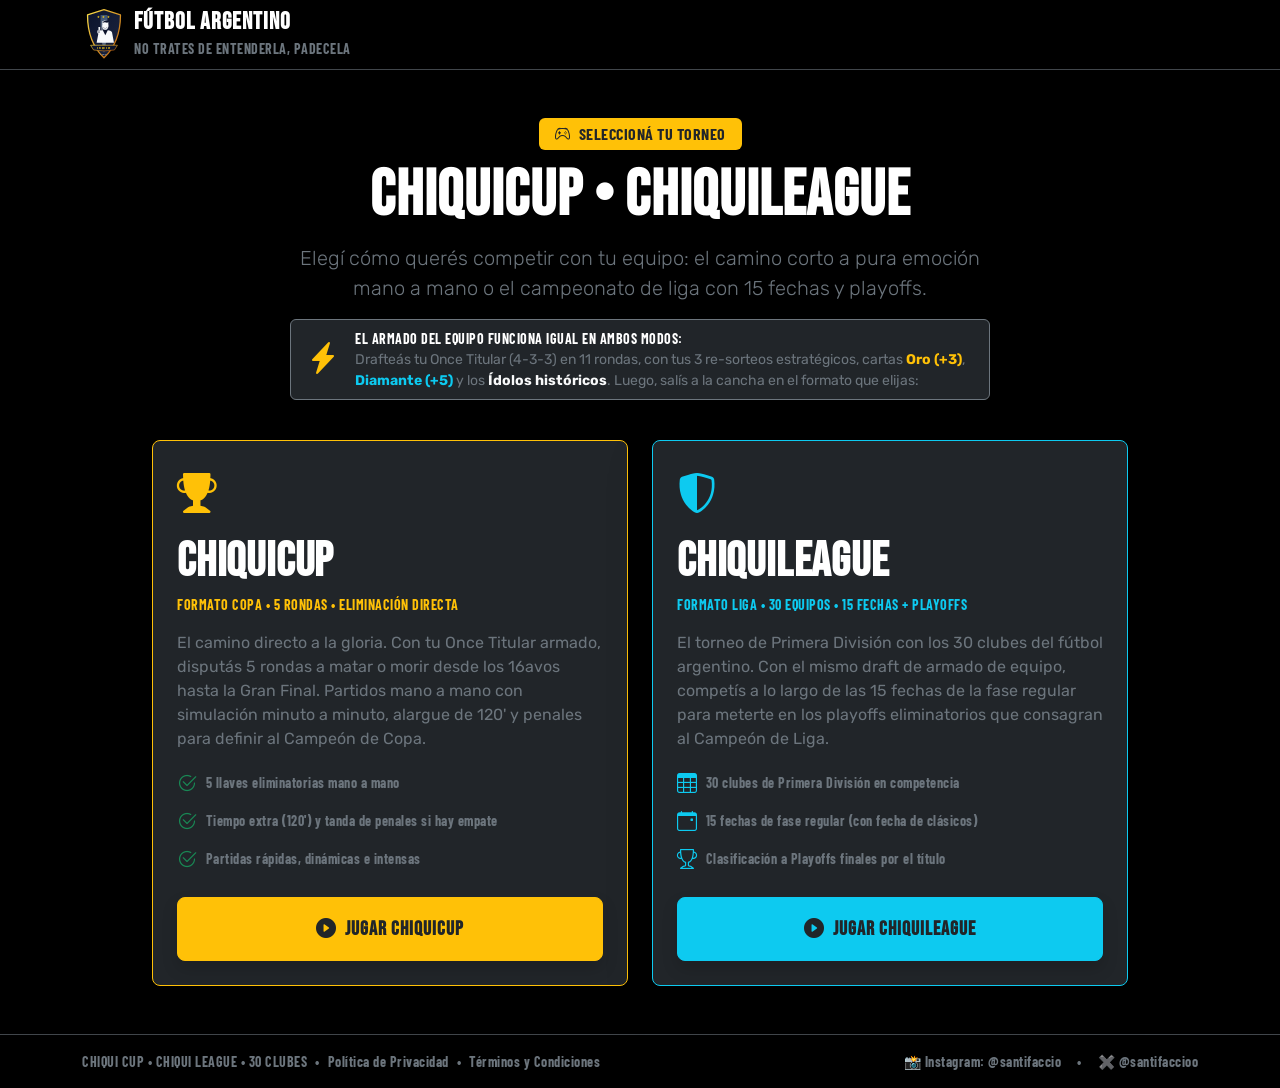
==== commit 2faaeada: "Eliminar definitivamente todos los scripts y bloques publicitarios de Adsterra" ====
--- a/index.html
+++ b/index.html
@@ -174,21 +174,6 @@
                 </div>
             </div>
 
-            <!-- ESPACIO PUBLICITARIO / ADSTERRA BANNER 320x50 COMPACTO -->
-            <div class="ad-banner-container mx-auto w-100 mt-4 text-center">
-                <div class="ad-slot-wrapper bg-black bg-opacity-40 border border-secondary border-opacity-30 rounded p-1 text-center">
-                    <script>
-                        atOptions = {
-                            'key' : '5fd6876d069e0b1140dd63d22f44209e',
-                            'format' : 'iframe',
-                            'height' : 50,
-                            'width' : 320,
-                            'params' : {}
-                        };
-                    </script>
-                    <script src="https://www.highrevenueformat.com/5fd6876d069e0b1140dd63d22f44209e/invoke.js"></script>
-                </div>
-            </div>
 
         </div>
     </main>
--- a/style.css
+++ b/style.css
@@ -760,30 +760,6 @@
     transform: translateY(-1px);
 }
 
-.ad-banner-container {
-    width: 100%;
-    max-width: 1000px;
-    margin: 1.2rem auto 0.8rem auto;
-    padding: 0 10px;
-    display: flex;
-    justify-content: center;
-    align-items: center;
-    overflow: hidden;
-}
-
-.ad-slot-wrapper {
-    background: #0f131a;
-    border: 1px solid #232a36;
-    border-radius: 6px;
-    width: 320px;
-    height: 52px;
-    min-height: 52px;
-    display: flex;
-    align-items: center;
-    justify-content: center;
-    overflow: hidden;
-    position: relative;
-    box-shadow: 0 2px 10px rgba(0, 0, 0, 0.4);
-}
-
-
+
+
+
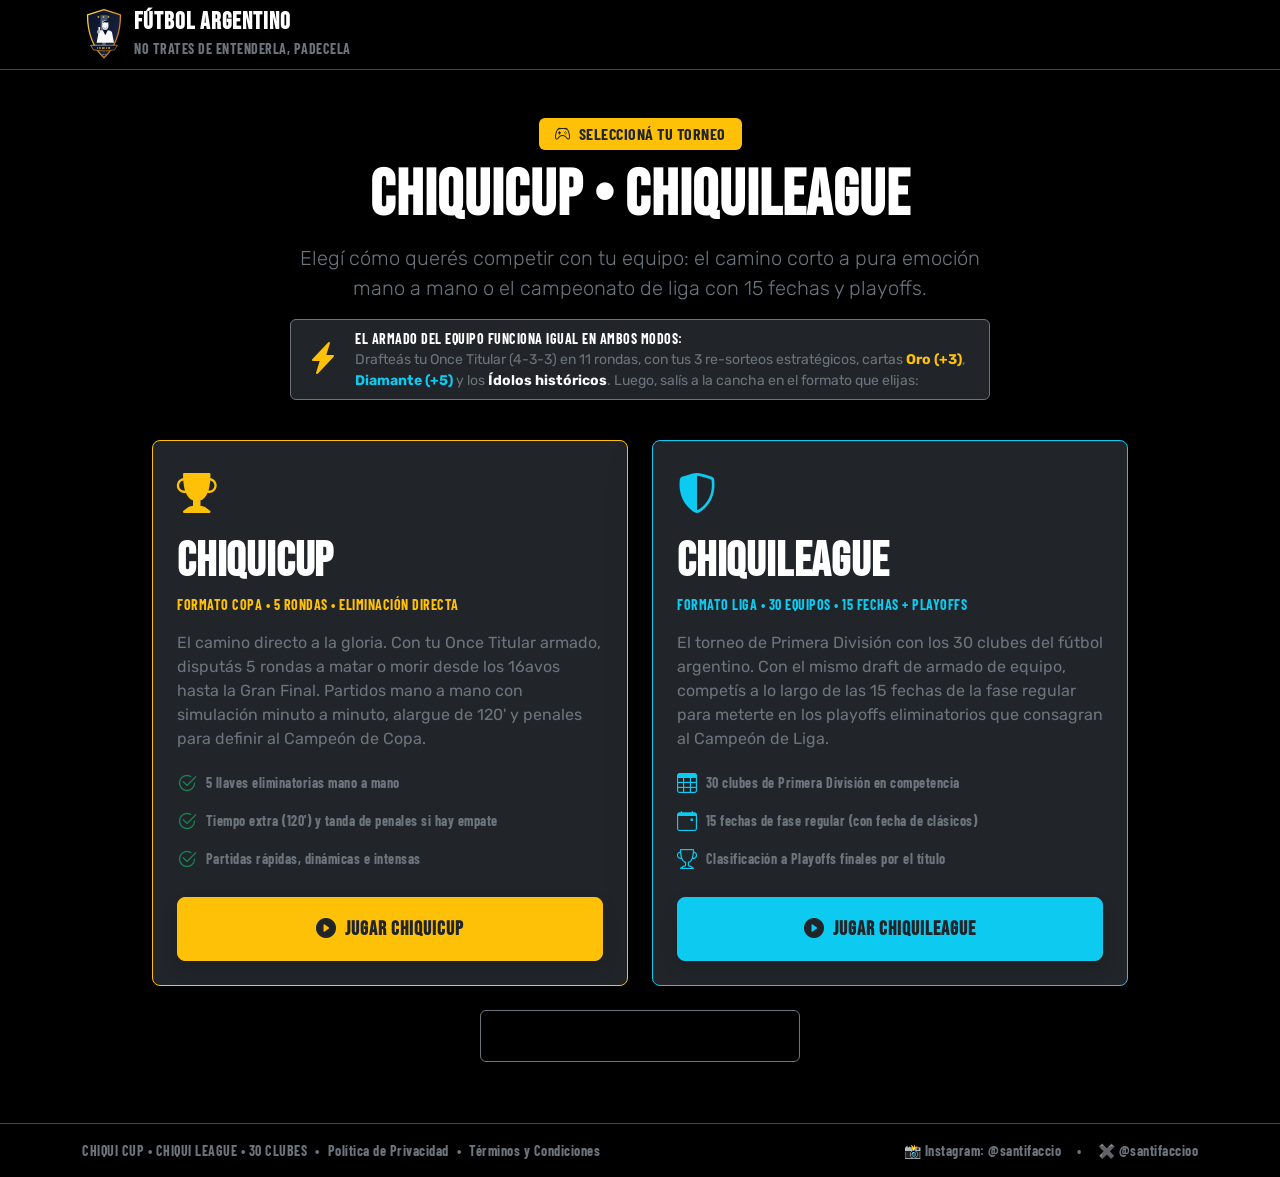
==== commit 5ebb770f: "Reincorporar banner compacto 320x50 exclusivamente en computadoras de escritorio (bloqueado en celul" ====
--- a/index.html
+++ b/index.html
@@ -174,6 +174,26 @@
                 </div>
             </div>
 
+            <!-- ESPACIO PUBLICITARIO / ADSTERRA BANNER 320x50 COMPACTO (SOLO PC) -->
+            <div class="ad-banner-container mx-auto w-100 mt-4 text-center d-none d-md-flex justify-content-center">
+                <div class="ad-slot-wrapper bg-black bg-opacity-40 border border-secondary border-opacity-30 rounded p-1 text-center">
+                    <script>
+                        (function() {
+                            var isMobile = /Android|webOS|iPhone|iPad|iPod|BlackBerry|IEMobile|Opera Mini/i.test(navigator.userAgent) || window.innerWidth <= 768;
+                            if (!isMobile) {
+                                window.atOptions = {
+                                    'key' : '5fd6876d069e0b1140dd63d22f44209e',
+                                    'format' : 'iframe',
+                                    'height' : 50,
+                                    'width' : 320,
+                                    'params' : {}
+                                };
+                                document.write('<scr' + 'ipt type="text/javascript" src="https://www.highrevenueformat.com/5fd6876d069e0b1140dd63d22f44209e/invoke.js"></scr' + 'ipt>');
+                            }
+                        })();
+                    </script>
+                </div>
+            </div>
 
         </div>
     </main>
--- a/style.css
+++ b/style.css
@@ -760,6 +760,38 @@
     transform: translateY(-1px);
 }
 
-
-
-
+.ad-banner-container {
+    width: 100%;
+    max-width: 1000px;
+    margin: 1.2rem auto 0.8rem auto;
+    padding: 0 10px;
+    display: flex;
+    justify-content: center;
+    align-items: center;
+    overflow: hidden;
+}
+
+.ad-slot-wrapper {
+    background: #0f131a;
+    border: 1px solid #232a36;
+    border-radius: 6px;
+    width: 320px;
+    height: 52px;
+    min-height: 52px;
+    display: flex;
+    align-items: center;
+    justify-content: center;
+    overflow: hidden;
+    position: relative;
+    box-shadow: 0 2px 10px rgba(0, 0, 0, 0.4);
+}
+
+@media (max-width: 768px) {
+    .ad-banner-container {
+        display: none !important;
+    }
+}
+
+
+
+
